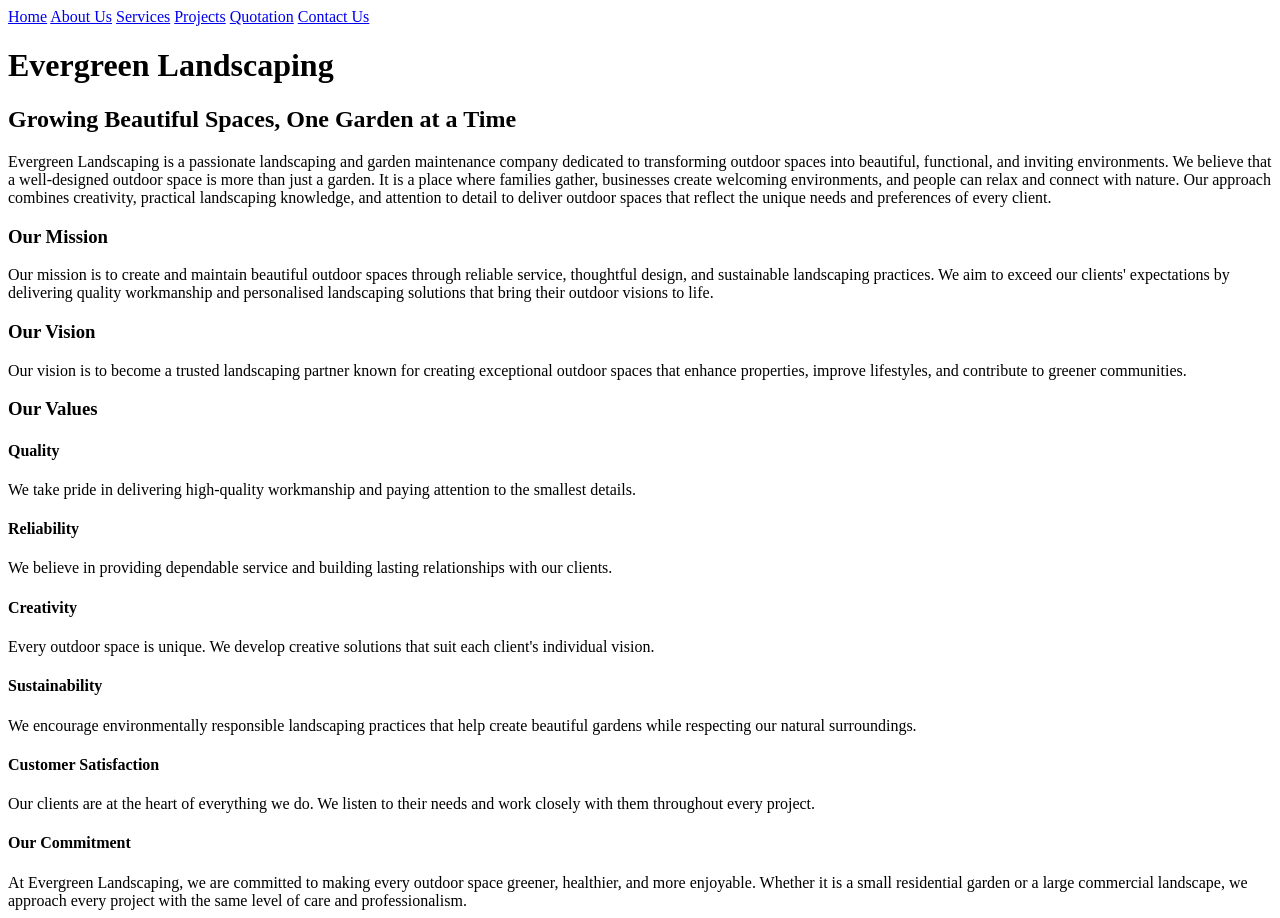
==== about.html @ e1f3596a "Initial commit LU1 - LU3 code completed and uploaded" ====
<!DOCTYPE html>
<html lang="en">

<head>
    <meta charset="UTF-8">
    <meta name="viewport" content="width=device-width, initial-scale=1.0">
    <title>About Us</title>
</head>

<body>
    <nav>
        <a href="index.html">Home</a>
        <a href="about.html">About Us</a>
        <a href="services.html">Services</a>
        <a href="projects.html">Projects</a>
        <a href="quote.html">Quotation</a>
        <a href="contact.html">Contact Us</a>
   </nav>
    <h1> Evergreen Landscaping</h1>
    <h2>Growing Beautiful Spaces, One Garden at a Time</h2>
    <p>Evergreen Landscaping is a passionate landscaping and garden maintenance company dedicated
        to transforming outdoor spaces into beautiful, functional, and inviting environments.
        We believe that a well-designed outdoor space is more than just a garden. It is a place
        where families gather, businesses create welcoming environments, and people can relax and
        connect with nature. Our approach combines creativity, practical landscaping knowledge,
        and attention to detail to deliver outdoor spaces that reflect the unique needs and preferences of every client.
    </p>
    <h3>Our Mission</h3>
    <p>Our mission is to create and maintain beautiful outdoor spaces through reliable service,
        thoughtful design, and sustainable landscaping practices. We aim to exceed our clients'
        expectations by delivering quality workmanship and personalised landscaping
        solutions that bring their outdoor visions to life.</p>
    <h3>Our Vision</h3>
    Our vision is to become a trusted landscaping partner known for creating exceptional outdoor
    spaces that enhance properties, improve lifestyles, and contribute to greener communities.
    <h3>Our Values</h3>
    <h4>Quality</h4>
    We take pride in delivering high-quality workmanship and paying attention to the smallest details.
    <h4>Reliability</h4>
    We believe in providing dependable service and building lasting relationships with our clients.
    <h4>Creativity</h4>
    Every outdoor space is unique. We develop creative solutions that suit each client's individual vision.
    <h4>Sustainability</h4>
    We encourage environmentally responsible landscaping practices that help create beautiful gardens while
    respecting our natural surroundings.
    <h4>Customer Satisfaction</h4>
    Our clients are at the heart of everything we do. We listen to their needs and work closely with
    them throughout every project.
    <h4>Our Commitment</h4>
    At Evergreen Landscaping, we are committed to making every outdoor space greener, healthier, and more
    enjoyable. Whether it is a small residential garden or a large commercial landscape, we approach
    every project with the same level of care and professionalism.


</body>

</html>
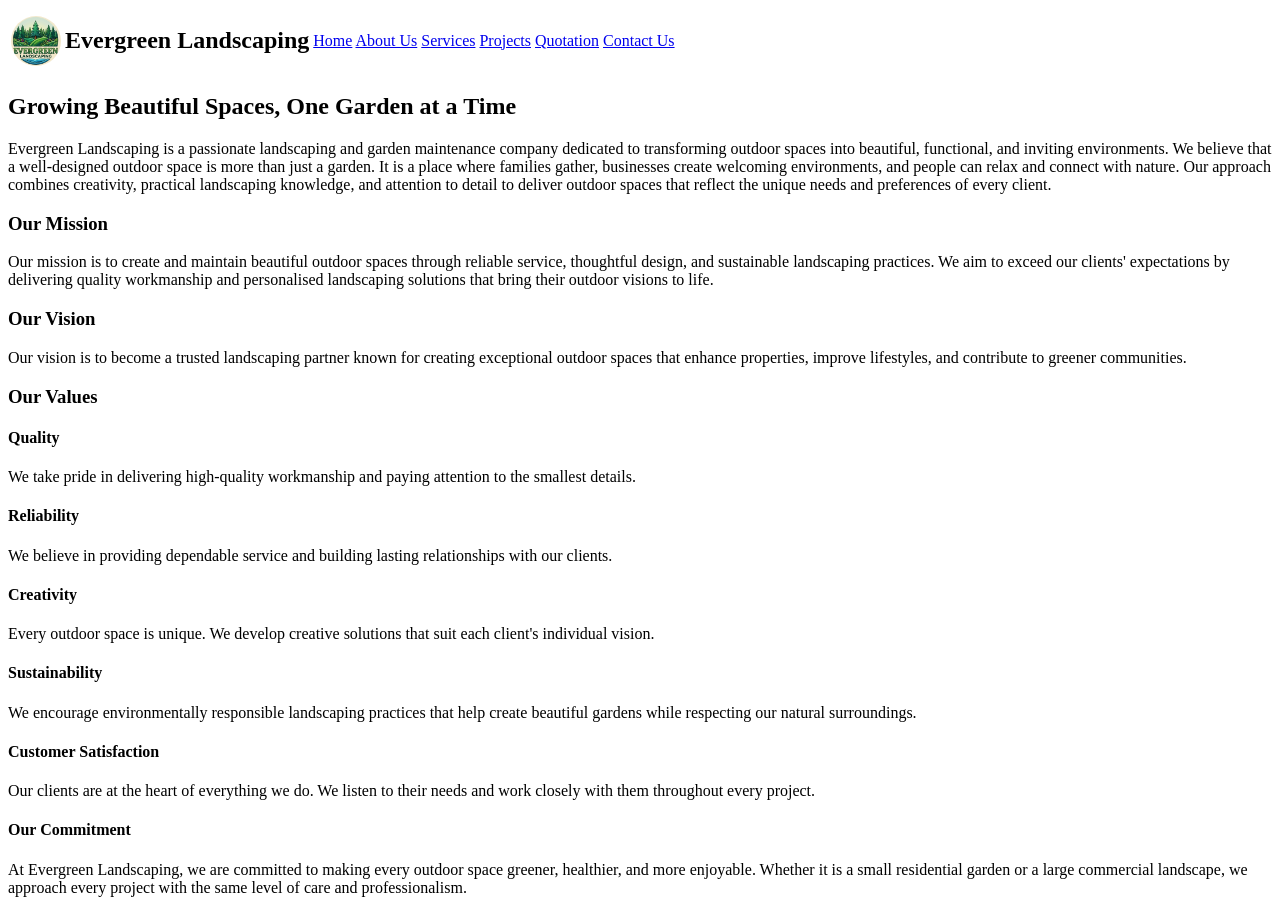
==== commit f64ed536: "style updated navigation changed on all pages style added to some components footer added to all pag" ====
--- a/about.html
+++ b/about.html
@@ -6,17 +6,33 @@
     <meta name="viewport" content="width=device-width, initial-scale=1.0">
     <title>About Us</title>
 </head>
-
+<header>
+    <div id="navigation">
+        <table>
+            <tr>
+                <td>
+                    <img src="_images/logo.png" style="vertical-align: middle;
+                 width: 50px; height: 50px; border-radius: 50%;">
+                </td>
+                <td>
+                    <h1 style="font-size: x-large;">Evergreen Landscaping</h1>
+                </td>
+                <td>
+                    <nav style="font-size: medium;">
+                        <a href="index.html">Home</a>
+                        <a href="about.html">About Us</a>
+                        <a href="services.html">Services</a>
+                        <a href="projects.html">Projects</a>
+                        <a href="quote.html">Quotation</a>
+                        <a href="contact.html">Contact Us</a>
+                    </nav>
+                </td>
+            </tr>
+        </table>
+    </div>
+</header>
 <body>
-    <nav>
-        <a href="index.html">Home</a>
-        <a href="about.html">About Us</a>
-        <a href="services.html">Services</a>
-        <a href="projects.html">Projects</a>
-        <a href="quote.html">Quotation</a>
-        <a href="contact.html">Contact Us</a>
-   </nav>
-    <h1> Evergreen Landscaping</h1>
+   
     <h2>Growing Beautiful Spaces, One Garden at a Time</h2>
     <p>Evergreen Landscaping is a passionate landscaping and garden maintenance company dedicated
         to transforming outdoor spaces into beautiful, functional, and inviting environments.
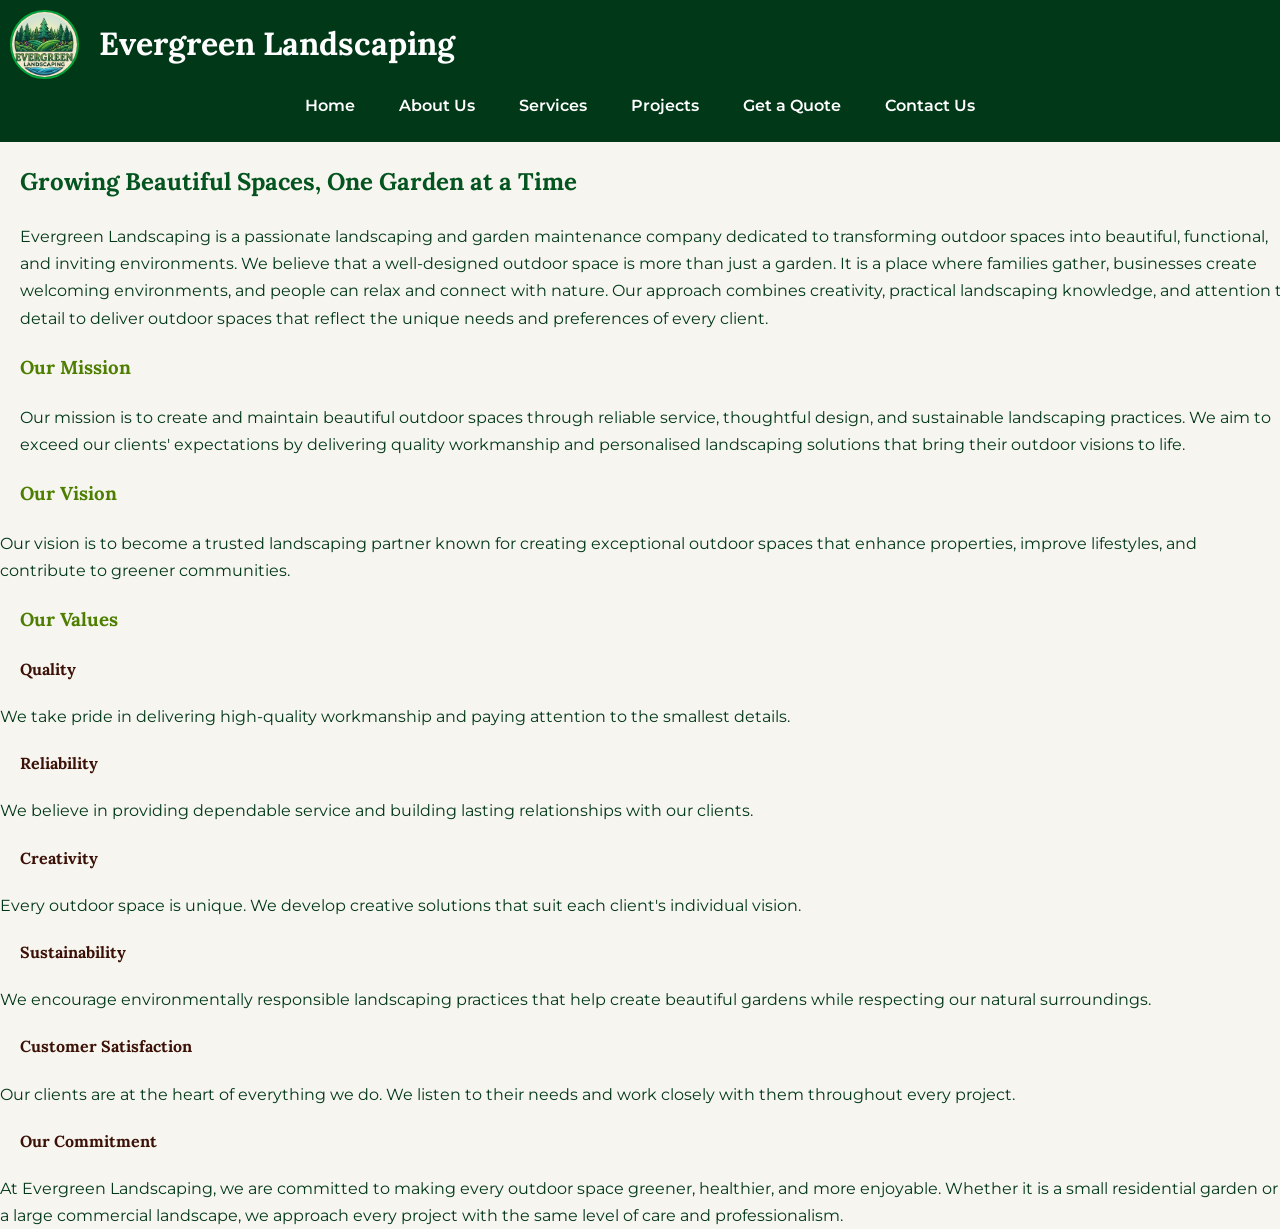
==== commit 6de8e6c0: "Add CSS styles and update HTML structure for improved layout and navigation" ====
--- a/about.html
+++ b/about.html
@@ -5,31 +5,23 @@
     <meta charset="UTF-8">
     <meta name="viewport" content="width=device-width, initial-scale=1.0">
     <title>About Us</title>
+    <link rel="stylesheet" href="css_assets/styles.css">
+
 </head>
 <header>
-    <div id="navigation">
-        <table>
-            <tr>
-                <td>
-                    <img src="_images/logo.png" style="vertical-align: middle;
-                 width: 50px; height: 50px; border-radius: 50%;">
-                </td>
-                <td>
-                    <h1 style="font-size: x-large;">Evergreen Landscaping</h1>
-                </td>
-                <td>
-                    <nav style="font-size: medium;">
-                        <a href="index.html">Home</a>
-                        <a href="about.html">About Us</a>
-                        <a href="services.html">Services</a>
-                        <a href="projects.html">Projects</a>
-                        <a href="quote.html">Quotation</a>
-                        <a href="contact.html">Contact Us</a>
-                    </nav>
-                </td>
-            </tr>
-        </table>
+    <div class="brand">
+        <img src="_images/logo.png" alt="Evergreen Landscaping Logo">
+        <h1>Evergreen Landscaping</h1>
     </div>
+
+    <nav>
+        <a href="index.html">Home</a>
+        <a href="about.html">About Us</a>
+        <a href="services.html">Services</a>
+        <a href="projects.html">Projects</a>
+        <a href="quote.html">Get a Quote</a>
+        <a href="contact.html">Contact Us</a>
+    </nav>
 </header>
 <body>
    
--- a/css_assets/styles.css
+++ b/css_assets/styles.css
@@ -0,0 +1,103 @@
+@import url('https://fonts.googleapis.com/css2?family=Lora:wght@400;500;600;700&family=Montserrat:wght@400;500;600;700&display=swap');
+
+/*Color Palette*/
+:root {
+    --dark-green: #003818;
+    --forest-green: #03541F;
+    --olive-green: #2B4201;
+    --medium-green: #4D7E00;
+    --bright-green: #00A439;
+
+    --dark-brown: #3B1107;
+    --brown: #531B11;
+    --burnt-orange: #912B02;
+    --terracotta: #9B2416;
+    --light-brown: #9B5221;
+
+    --cream: #F7F5EF;
+    --white: #FFFFFF;
+}
+
+body {
+    margin: 0;
+    font-family: "Montserrat", Arial, sans-serif;
+    background-color: var(--cream);
+    color: var(--dark-green);
+    line-height: 1.7;
+}
+
+h1 {
+    font-family: "Lora", Georgia, serif;
+    color: var(--dark-green);
+    margin: 20px;
+}
+
+h2 {
+    margin: 20px;
+    font-family: "Lora", Georgia, serif;
+    color: var(--forest-green);
+}
+
+h3 {
+    margin: 20px;
+    font-family: "Lora", Georgia, serif;
+    color: var(--medium-green);
+}
+
+h4 {
+    margin: 20px;
+    font-family: "Lora", Georgia, serif;
+    color: var(--dark-brown);
+}
+
+
+P {
+    margin: 20px;
+    width: 100%;
+    margin-bottom: 20px;
+}
+
+/*NAVIGATION CSS*/
+header {
+    background-color: var(--dark-green);
+    padding: 10px;
+    align-items: center;
+}
+
+.brand {
+    display: flex;
+    align-items: center;
+  
+}
+
+.brand h1 {
+    color: white;
+    padding-left: 20px;
+    margin: 0;
+}
+
+.brand img {
+    width: 65px;
+    height: 65px;
+    border-radius: 50%;
+    border: 2px solid var(--bright-green);
+}
+
+nav {
+    text-align: center;
+}
+
+nav a {
+    display: inline-block;
+    text-decoration: none;
+    color: var(--white);
+    font-weight: 600;
+    margin: 5px 8px;
+    padding: 8px 12px;
+    border-radius: 5px;
+}
+
+nav a:hover {
+    background-color: var(--bright-green);
+    color: var(--white);
+}
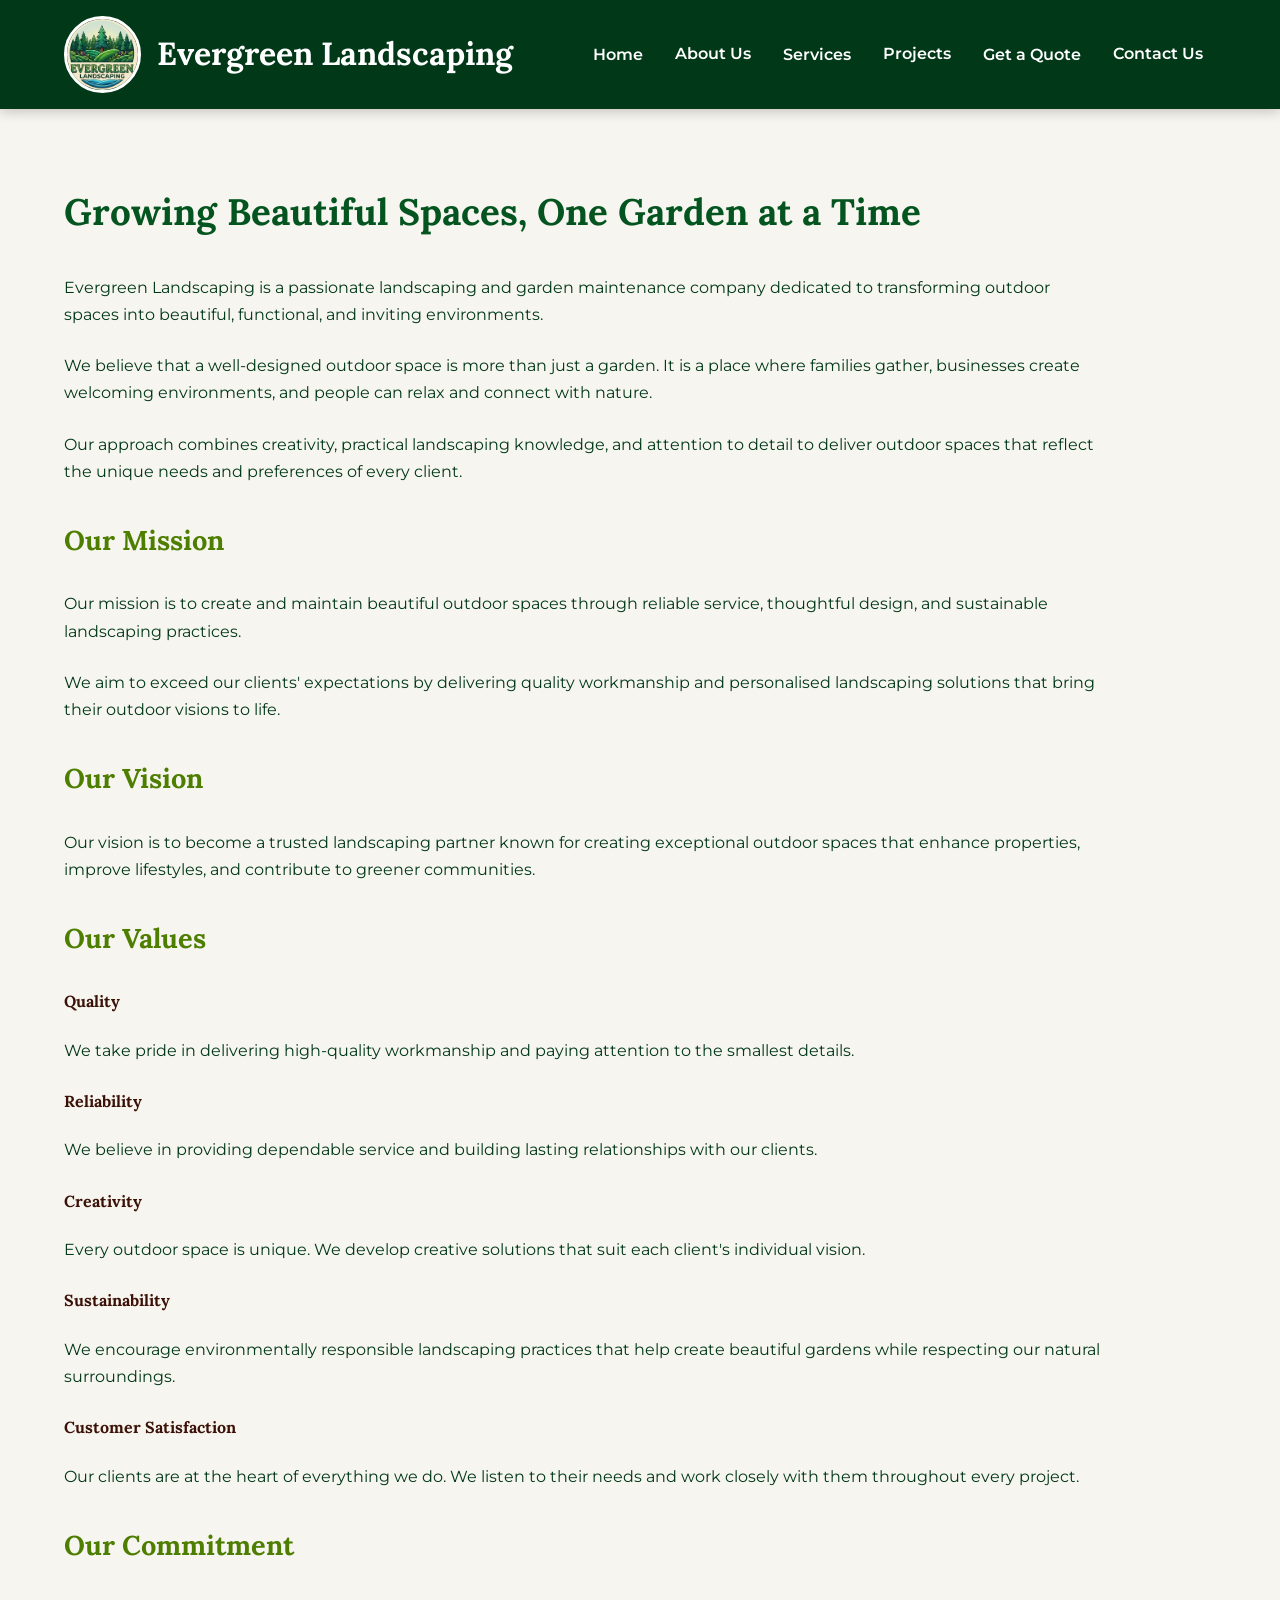
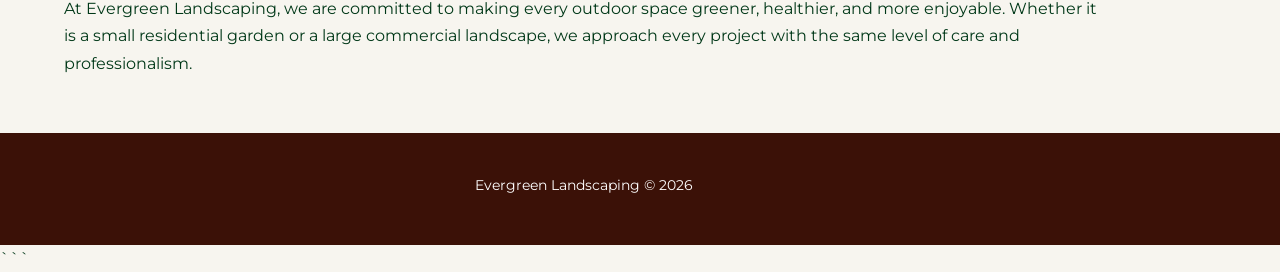
==== commit 81109722: "Refactor website structure and enhance content across multiple pages - Updated the About Us page wit" ====
--- a/about.html
+++ b/about.html
@@ -1,65 +1,186 @@
+
 <!DOCTYPE html>
 <html lang="en">
 
 <head>
     <meta charset="UTF-8">
     <meta name="viewport" content="width=device-width, initial-scale=1.0">
-    <title>About Us</title>
+
+    <title>About Us | Evergreen Landscaping</title>
+
     <link rel="stylesheet" href="css_assets/styles.css">
+</head>
 
-</head>
-<header>
-    <div class="brand">
-        <img src="_images/logo.png" alt="Evergreen Landscaping Logo">
-        <h1>Evergreen Landscaping</h1>
-    </div>
+<body>
 
-    <nav>
-        <a href="index.html">Home</a>
-        <a href="about.html">About Us</a>
-        <a href="services.html">Services</a>
-        <a href="projects.html">Projects</a>
-        <a href="quote.html">Get a Quote</a>
-        <a href="contact.html">Contact Us</a>
-    </nav>
-</header>
-<body>
-   
-    <h2>Growing Beautiful Spaces, One Garden at a Time</h2>
-    <p>Evergreen Landscaping is a passionate landscaping and garden maintenance company dedicated
-        to transforming outdoor spaces into beautiful, functional, and inviting environments.
-        We believe that a well-designed outdoor space is more than just a garden. It is a place
-        where families gather, businesses create welcoming environments, and people can relax and
-        connect with nature. Our approach combines creativity, practical landscaping knowledge,
-        and attention to detail to deliver outdoor spaces that reflect the unique needs and preferences of every client.
-    </p>
-    <h3>Our Mission</h3>
-    <p>Our mission is to create and maintain beautiful outdoor spaces through reliable service,
-        thoughtful design, and sustainable landscaping practices. We aim to exceed our clients'
-        expectations by delivering quality workmanship and personalised landscaping
-        solutions that bring their outdoor visions to life.</p>
-    <h3>Our Vision</h3>
-    Our vision is to become a trusted landscaping partner known for creating exceptional outdoor
-    spaces that enhance properties, improve lifestyles, and contribute to greener communities.
-    <h3>Our Values</h3>
-    <h4>Quality</h4>
-    We take pride in delivering high-quality workmanship and paying attention to the smallest details.
-    <h4>Reliability</h4>
-    We believe in providing dependable service and building lasting relationships with our clients.
-    <h4>Creativity</h4>
-    Every outdoor space is unique. We develop creative solutions that suit each client's individual vision.
-    <h4>Sustainability</h4>
-    We encourage environmentally responsible landscaping practices that help create beautiful gardens while
-    respecting our natural surroundings.
-    <h4>Customer Satisfaction</h4>
-    Our clients are at the heart of everything we do. We listen to their needs and work closely with
-    them throughout every project.
-    <h4>Our Commitment</h4>
-    At Evergreen Landscaping, we are committed to making every outdoor space greener, healthier, and more
-    enjoyable. Whether it is a small residential garden or a large commercial landscape, we approach
-    every project with the same level of care and professionalism.
+    <!-- ================= HEADER ================= -->
 
+    <header>
+        <div class="brand">
+            <img src="_images/logo.png" alt="Evergreen Landscaping Logo">
+            <h1>Evergreen Landscaping</h1>
+        </div>
+
+        <nav>
+            <a href="index.html">Home</a>
+            <a href="about.html">About Us</a>
+            <a href="services.html">Services</a>
+            <a href="projects.html">Projects</a>
+            <a href="quote.html">Get a Quote</a>
+            <a href="contact.html">Contact Us</a>
+        </nav>
+    </header>
+
+
+    <!-- ================= MAIN CONTENT ================= -->
+
+    <main class="page-container">
+
+        <section>
+            <h2>Growing Beautiful Spaces, One Garden at a Time</h2>
+
+            <p>
+                Evergreen Landscaping is a passionate landscaping and
+                garden maintenance company dedicated to transforming
+                outdoor spaces into beautiful, functional, and inviting
+                environments.
+            </p>
+
+            <p>
+                We believe that a well-designed outdoor space is more
+                than just a garden. It is a place where families gather,
+                businesses create welcoming environments, and people can
+                relax and connect with nature.
+            </p>
+
+            <p>
+                Our approach combines creativity, practical landscaping
+                knowledge, and attention to detail to deliver outdoor
+                spaces that reflect the unique needs and preferences of
+                every client.
+            </p>
+        </section>
+
+
+        <!-- ================= MISSION ================= -->
+
+        <section class="about-card">
+
+            <h3>Our Mission</h3>
+
+            <p>
+                Our mission is to create and maintain beautiful outdoor
+                spaces through reliable service, thoughtful design, and
+                sustainable landscaping practices.
+            </p>
+
+            <p>
+                We aim to exceed our clients' expectations by delivering
+                quality workmanship and personalised landscaping solutions
+                that bring their outdoor visions to life.
+            </p>
+
+        </section>
+
+
+        <!-- ================= VISION ================= -->
+
+        <section class="about-card">
+
+            <h3>Our Vision</h3>
+
+            <p>
+                Our vision is to become a trusted landscaping partner
+                known for creating exceptional outdoor spaces that enhance
+                properties, improve lifestyles, and contribute to greener
+                communities.
+            </p>
+
+        </section>
+
+
+        <!-- ================= VALUES ================= -->
+
+        <section>
+
+            <h3>Our Values</h3>
+
+            <div class="values-grid">
+
+                <article>
+                    <h4>Quality</h4>
+                    <p>
+                        We take pride in delivering high-quality
+                        workmanship and paying attention to the smallest
+                        details.
+                    </p>
+                </article>
+
+                <article>
+                    <h4>Reliability</h4>
+                    <p>
+                        We believe in providing dependable service and
+                        building lasting relationships with our clients.
+                    </p>
+                </article>
+
+                <article>
+                    <h4>Creativity</h4>
+                    <p>
+                        Every outdoor space is unique. We develop creative
+                        solutions that suit each client's individual vision.
+                    </p>
+                </article>
+
+                <article>
+                    <h4>Sustainability</h4>
+                    <p>
+                        We encourage environmentally responsible
+                        landscaping practices that help create beautiful
+                        gardens while respecting our natural surroundings.
+                    </p>
+                </article>
+
+                <article>
+                    <h4>Customer Satisfaction</h4>
+                    <p>
+                        Our clients are at the heart of everything we do.
+                        We listen to their needs and work closely with them
+                        throughout every project.
+                    </p>
+                </article>
+
+            </div>
+
+        </section>
+
+
+        <!-- ================= COMMITMENT ================= -->
+
+        <section class="commitment-section">
+
+            <h3>Our Commitment</h3>
+
+            <p>
+                At Evergreen Landscaping, we are committed to making every
+                outdoor space greener, healthier, and more enjoyable.
+                Whether it is a small residential garden or a large
+                commercial landscape, we approach every project with the
+                same level of care and professionalism.
+            </p>
+
+        </section>
+
+    </main>
+
+
+    <!-- ================= FOOTER ================= -->
+
+    <footer>
+        <p>Evergreen Landscaping &copy; 2026</p>
+    </footer>
 
 </body>
 
-</html>+</html>
+```
--- a/css_assets/styles.css
+++ b/css_assets/styles.css
@@ -15,89 +15,465 @@
     --light-brown: #9B5221;
 
     --cream: #F7F5EF;
+    
     --white: #FFFFFF;
-}
-
-body {
+
+    --shadow: 0 0.4rem 1rem rgba(0, 56, 24, 0.15);
+}
+
+/*GENERAL RESET*/
+* { box-sizing: border-box; } 
+html { scroll-behavior: smooth; } 
+body { 
+    margin: 0; 
+    background-color:var(--cream); 
+    color: var(--dark-green); 
+    font-family: "Montserrat", Arial, sans-serif; 
+     font-size: 1rem; 
+     line-height: 1.7; 
+     min-height: 100vh; 
+     display: flex; 
+     flex-direction: column; 
+    }
+
+/*RESPONSIVE IMAGES*/
+img { 
+    max-width: 100%; 
+    height: auto; 
+    display: block; 
+}
+
+
+/*HEADER*/
+header { 
+    background-color: var(--dark-green); 
+    color: var(--white); 
+    padding: 1rem 5%; 
+    display: flex; 
+    flex-direction: row; 
+    justify-content: space-between; 
+    align-items: center; gap: 1.5rem; 
+    box-shadow: 0 0.2rem 0.7rem rgba(0, 0, 0, 0.2); 
+}
+
+
+/*NAVIGATION CSS*/
+#navigation { width: 100%; } 
+.brand { 
+    display: flex; 
+    flex-direction: row; 
+    align-items: center; 
+    gap: 1rem; 
+} 
+/* Circular logo */ 
+.brand img, #navigation img { 
+    width: clamp(4rem, 6vw, 5rem); 
+    height: clamp(4rem, 6vw, 5rem); 
+    object-fit: cover;
+    border-radius: 50%; 
+    border: 0.2rem solid var(--white); 
+    flex-shrink: 0; 
+}
+.brand h1, #navigation h1 { 
+    color: var(--white); 
+    font-family: "Lora", Georgia, serif; 
+    font-size: clamp(1.4rem, 2.5vw, 2.2rem); 
+    margin: 0; 
+    white-space: nowrap; 
+}
+nav { 
+    display: flex; 
+    flex-direction: row; 
+    justify-content: flex-end; 
+    align-items: center; 
+    flex-wrap: wrap; 
+    gap: 0.4rem; 
+} 
+nav a { 
+    color: var(--white); 
+    text-decoration: none; 
+    font-weight: 600; 
+    padding: 0.6rem 0.8rem; 
+    border-radius: 0.4rem; 
+    transition: background-color 0.3s ease, color 0.3s ease, transform 0.3s ease; 
+}
+
+
+/*PSEUDO CLASSES*/
+nav a:hover { 
+    background-color: var(--bright-green); 
+    color: var(--white); 
+    transform: translateY(-0.1rem); 
+} 
+/* Keyboard accessibility */ 
+nav a:focus { 
+    outline: 0.15rem solid var(--bright-green); 
+    outline-offset: 0.2rem; 
+} 
+/* When link is clicked */ 
+nav a:active { 
+    background-color: var(--medium-green); 
+} 
+/* Highlight every second navigation link */
+ nav a:nth-child(even) { 
+    border-bottom: 0.1rem solid transparent; 
+}
+
+/*MAIN CONTENT*/
+main { 
+    width: 90%; 
+    max-width: 75rem; 
+    margin: 0 auto; 
+    padding: 2rem 0; 
+}
+.page-container > section { 
+    width: 100%; 
+    margin-left: auto; 
+    margin-right: auto; 
+}
+body > h1, 
+body > h2, 
+body > h3, 
+body > h4, 
+body > p, 
+body > ul { 
+    width: 90%; 
+    max-width: 70rem;
+    margin-left: auto; 
+    margin-right: auto; 
+}
+/* Main heading */ 
+body > h1 { 
+    margin-top: 2.5rem; 
+} 
+/* Headings */ 
+h1, h2, h3, h4 { 
+    font-family: "Lora", Georgia, serif; 
+} 
+h1 { 
+     font-size: clamp(2rem, 4vw, 3rem); 
+} 
+h2 { 
+    font-size: clamp(1.6rem, 3vw, 2.3rem); 
+    color: var(--forest-green); 
+    margin-top: 2.5rem; 
+} 
+h3 { 
+    font-size: clamp(1.3rem, 2.5vw, 1.7rem); 
+    color: var(--medium-green); 
+    margin-top: 2rem; 
+} 
+h4 { 
+    color: var(--dark-brown); 
+    margin-top: 1.5rem; 
+} 
+/* Paragraphs */ 
+p { 
+    max-width: 65rem; 
+    margin-top: 1rem; 
+    margin-bottom: 1.5rem; 
+}
+
+/*LISTS STYLING*/
+ul { 
+    background-color: var(--white); 
+    padding: 1.5rem 2.5rem; 
+    border-left: 0.35rem solid var(--bright-green); 
+    border-radius: 0.6rem; 
+    box-shadow: var(--shadow); 
+} 
+li { 
+    margin-bottom: 0.6rem; 
+} 
+
+/* Pseudo-class for list items */ 
+li:nth-child(even) { 
+    color: var(--forest-green); 
+}
+
+/*GALLERY -CSS GRID*/
+.gallery-grid,
+#gallery {
+    width: 90%; 
+    max-width: 75rem; 
+    margin: 2rem auto; 
+    display: grid; 
+    grid-template-columns: repeat(3, 1fr); gap: 1.5rem; 
+    padding: 1rem; 
+} 
+.gallery-item {
     margin: 0;
-    font-family: "Montserrat", Arial, sans-serif;
-    background-color: var(--cream);
-    color: var(--dark-green);
-    line-height: 1.7;
-}
-
-h1 {
-    font-family: "Lora", Georgia, serif;
-    color: var(--dark-green);
-    margin: 20px;
-}
-
-h2 {
-    margin: 20px;
-    font-family: "Lora", Georgia, serif;
-    color: var(--forest-green);
-}
-
-h3 {
-    margin: 20px;
-    font-family: "Lora", Georgia, serif;
-    color: var(--medium-green);
-}
-
-h4 {
-    margin: 20px;
-    font-family: "Lora", Georgia, serif;
-    color: var(--dark-brown);
-}
-
-
-P {
-    margin: 20px;
-    width: 100%;
-    margin-bottom: 20px;
-}
-
-/*NAVIGATION CSS*/
-header {
-    background-color: var(--dark-green);
-    padding: 10px;
-    align-items: center;
-}
-
-.brand {
-    display: flex;
-    align-items: center;
-  
-}
-
-.brand h1 {
-    color: white;
-    padding-left: 20px;
-    margin: 0;
-}
-
-.brand img {
-    width: 65px;
-    height: 65px;
-    border-radius: 50%;
-    border: 2px solid var(--bright-green);
-}
-
-nav {
     text-align: center;
 }
-
-nav a {
-    display: inline-block;
-    text-decoration: none;
-    color: var(--white);
-    font-weight: 600;
-    margin: 5px 8px;
-    padding: 8px 12px;
-    border-radius: 5px;
-}
-
-nav a:hover {
-    background-color: var(--bright-green);
-    color: var(--white);
-}
+/* Gallery images */ 
+.gallery-grid img,
+#gallery img { 
+    width: 100%; 
+    aspect-ratio: 1 / 1; 
+    object-fit: cover;
+    border-radius: 0.8rem; 
+    box-shadow: var(--shadow); 
+    transition: transform 0.3s ease, box-shadow 0.3s ease; 
+} 
+
+/* Gallery hover pseudo-class */ 
+#gallery img:hover { 
+    transform: scale(1.03); 
+    box-shadow: 0 0.7rem 1.5rem rgba(0, 56, 24, 0.25); 
+}
+
+/*FORM STYLING*/
+form { 
+    background-color: var(--white); 
+    padding: clamp(1.2rem, 3vw, 2rem); 
+    border-radius: 0.8rem; 
+    box-shadow: var(--shadow); 
+    width: 100%; 
+    display: flex; 
+    flex-direction: column; 
+} 
+form h3 { 
+    margin-top: 0; 
+} 
+label { 
+    margin-top: 1rem;
+    margin-bottom: 0.3rem; 
+    font-weight: 600; 
+    color: var(--forest-green); 
+} 
+input, textarea { 
+    width: 100%; 
+    padding: 0.8rem; 
+    border: 0.1rem solid var(--medium-green); 
+    border-radius: 0.4rem; 
+    font-family: "Montserrat", Arial, sans-serif; 
+    font-size: 1rem; 
+} 
+textarea { 
+    min-height: 8rem; 
+    resize: vertical; 
+} 
+/* Form focus pseudo-class */ 
+input:focus, textarea:focus { 
+    outline: none; 
+    border-color: var(--bright-green); 
+    box-shadow: 0 0 0 0.15rem rgba(0, 164, 57, 0.2); 
+}
+
+/*CONTACT PAGE -GRIDE TEMPLATE AREA*/
+body > table { 
+    width: 90%; 
+    max-width: 75rem; 
+    margin: 2rem auto; 
+    border-collapse: collapse; 
+    display: grid; 
+    grid-template-columns: 1fr 1fr; 
+    gap: 2rem; 
+}
+
+/*BUTTON STYLING*/
+    input[type="submit"] { 
+        background-color: var(--forest-green); 
+        color: var(--white); 
+        border: none; 
+        cursor: pointer; 
+        font-weight: 700; 
+        margin-top: 1.2rem; 
+        padding: 0.8rem 1.5rem; 
+        border-radius: 0.4rem; 
+        transition: background-color 0.3s ease, transform 0.3s ease; 
+    } 
+/* Button hover */ 
+input[type="submit"]:hover { 
+    background-color: var(--bright-green); 
+    transform: translateY(-0.1rem); 
+} 
+/* Button active */ 
+input[type="submit"]:active { 
+    background-color: var(--medium-green); 
+    transform: translateY(0); 
+}
+
+/*GOOGLE MAPS*/
+iframe { 
+    width: 100%; 
+    max-width: 100%; 
+    min-height: 25rem; 
+    border: none; 
+    border-radius: 0.8rem; 
+    box-shadow: var(--shadow); 
+}
+
+/*QUOTATION FORM*/
+body > iframe { 
+    display: block; 
+    width: 90%; 
+    max-width: 40rem; 
+    margin: 2rem auto; 
+    border: none; 
+    border-radius: 0.8rem; 
+}
+
+/*FOOTER*/
+footer { 
+    margin-top: auto; 
+    background-color: var(--dark-brown); 
+    color: var(--white); 
+    text-align: center; 
+    padding: 1.5rem 5%; 
+    font-size: 0.9rem; 
+}
+
+/*MEDIA QEURY*/
+@media screen and (min-width: 64.0625rem) { 
+    header { 
+        padding-left: 5%; 
+        padding-right: 5%; 
+    } 
+    #navigation { 
+        display: flex; 
+        flex-direction: row; 
+        justify-content: space-between; 
+        align-items: center; 
+        gap: 2rem; 
+    } 
+    #navigation > table { 
+        display: contents; 
+    } 
+    nav { 
+        margin-left: auto; 
+    } 
+    .gallery-grid,
+    #gallery { 
+        grid-template-columns: repeat(3, 1fr); 
+        max-width: 75rem; 
+    } 
+    
+}
+
+@media screen and (min-width: 37.5625rem) and (max-width: 64rem) { 
+    header { 
+        padding: 1rem 4%; 
+    } 
+    #navigation > table { 
+        width: 100%; 
+    } 
+    #navigation { 
+        display: flex; 
+        flex-direction: column; 
+        align-items: center; 
+        gap: 1rem; 
+    } 
+    .brand { 
+        justify-content: center; 
+    } 
+    nav { 
+        justify-content: center; 
+    } 
+    nav a { 
+        font-size: 0.9rem; 
+    } 
+    /* Two gallery columns on tablet */ 
+    .gallery-grid,
+    #gallery { 
+        grid-template-columns: repeat(2, 1fr); 
+        gap: 1.2rem; 
+    } 
+    /* Contact layout becomes one column */ 
+    body > table { 
+        grid-template-columns: 1fr; 
+    } 
+    body > table td { 
+        width: 100%; 
+    } 
+    form { 
+        max-width: 100%; 
+    } 
+}
+
+@media screen and (max-width: 37.5rem) { 
+    header { 
+        padding: 1rem 5%; 
+        display: flex; 
+        flex-direction: column; 
+        justify-content: center; 
+        align-items: center; 
+        text-align: center; 
+    } 
+    #navigation { 
+        display: flex; 
+        flex-direction: column; 
+        align-items: center; 
+        gap: 1rem; 
+    } 
+    #navigation > table { 
+        display: flex; 
+        flex-direction: column; 
+        align-items: center; 
+        width: 100%; 
+    } 
+    #navigation tr { 
+        display: flex; 
+        flex-direction: column; 
+        align-items: center; 
+        gap: 0.8rem; 
+    } 
+    #navigation td { 
+        display: block; 
+        text-align: center; 
+    } 
+    #navigation img { 
+        width: 4.5rem; 
+        height: 4.5rem; 
+    } 
+    #navigation h1 { 
+        font-size: 1.5rem; 
+        white-space: normal; 
+    } 
+    nav { 
+        display: flex; 
+        flex-direction: column; 
+        justify-content: center; 
+        align-items: stretch; 
+        width: 100%; 
+        gap: 0.3rem; 
+    } 
+    nav a { 
+        text-align: center; 
+        width: 100%; 
+        padding: 0.6rem; 
+    } 
+    /* Gallery becomes one column */ 
+    .gallery-grid,
+    #gallery { 
+        grid-template-columns: 1fr; 
+        width: 90%; 
+        gap: 1rem; 
+    } 
+    #gallery img { 
+        aspect-ratio: 4 / 3; 
+    } 
+    /* Contact becomes one column */ 
+    body > table { 
+        width: 90%; 
+        display: flex; 
+        flex-direction: column; 
+        gap: 1.5rem; 
+    } 
+    body > table td { 
+        display: block; 
+        padding: 0; 
+    } 
+    form { 
+        width: 100%; 
+    } 
+    iframe { 
+        min-height: 20rem; 
+    } 
+    body > iframe { 
+        width: 95%; 
+    } 
+    ul { 
+        padding: 1.2rem 1.8rem; 
+    } 
+}
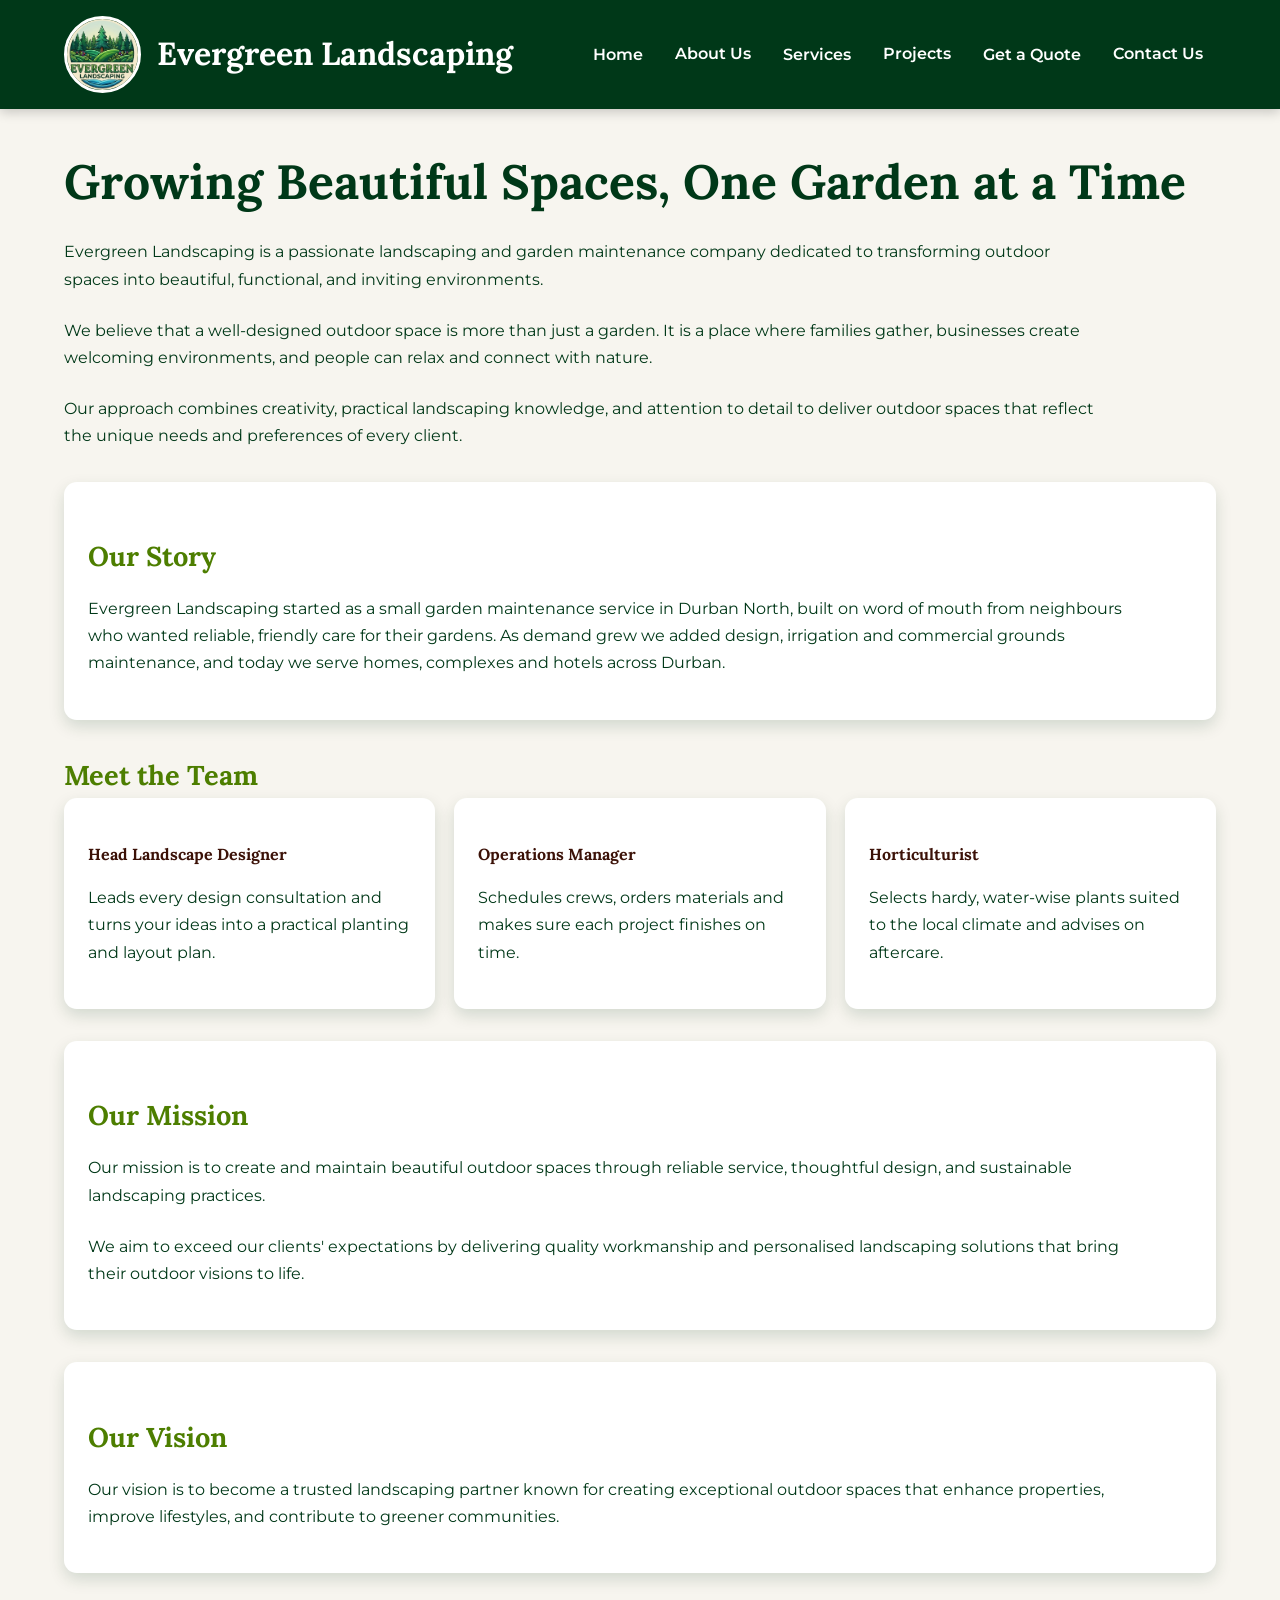
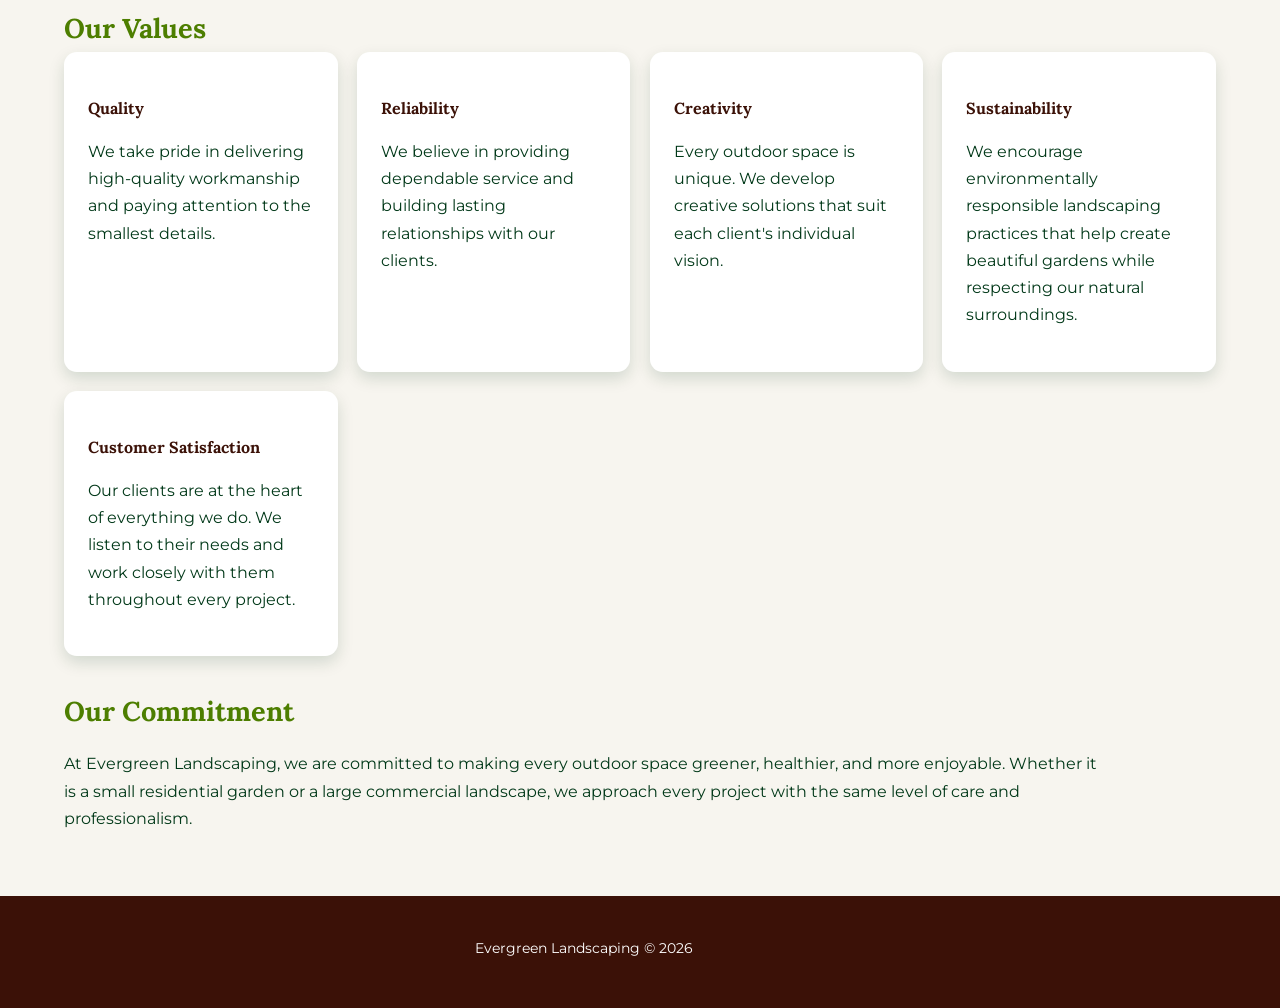
==== commit c9abca5b: "Enhance HTML structure and metadata across multiple pages for improved SEO and user experience" ====
--- a/about.html
+++ b/about.html
@@ -6,9 +6,15 @@
     <meta charset="UTF-8">
     <meta name="viewport" content="width=device-width, initial-scale=1.0">
 
-    <title>About Us | Evergreen Landscaping</title>
+    <title>About Us | Evergreen Landscaping Durban</title>
 
     <link rel="stylesheet" href="css_assets/styles.css">
+    <meta name="description" content="Learn about Evergreen Landscaping: our story, mission, vision, values and the Durban team behind every garden we create.">
+    <meta name="keywords" content="about Evergreen Landscaping, landscaping company Durban, landscaping team, mission and values">
+    <meta name="author" content="Evergreen Landscaping">
+    <link rel="icon" href="_images/logo.png">
+    <script src="js_assets/scripts.js" defer></script>
+
 </head>
 
 <body>
@@ -18,7 +24,7 @@
     <header>
         <div class="brand">
             <img src="_images/logo.png" alt="Evergreen Landscaping Logo">
-            <h1>Evergreen Landscaping</h1>
+            <p class="site-name">Evergreen Landscaping</p>
         </div>
 
         <nav>
@@ -37,7 +43,7 @@
     <main class="page-container">
 
         <section>
-            <h2>Growing Beautiful Spaces, One Garden at a Time</h2>
+            <h1>Growing Beautiful Spaces, One Garden at a Time</h1>
 
             <p>
                 Evergreen Landscaping is a passionate landscaping and
@@ -61,6 +67,20 @@
             </p>
         </section>
 
+
+        <section class="about-card">
+            <h3>Our Story</h3>
+            <p>Evergreen Landscaping started as a small garden maintenance service in Durban North, built on word of mouth from neighbours who wanted reliable, friendly care for their gardens. As demand grew we added design, irrigation and commercial grounds maintenance, and today we serve homes, complexes and hotels across Durban.</p>
+        </section>
+
+        <section>
+            <h3>Meet the Team</h3>
+            <div class="values-grid">
+                <article><h4>Head Landscape Designer</h4><p>Leads every design consultation and turns your ideas into a practical planting and layout plan.</p></article>
+                <article><h4>Operations Manager</h4><p>Schedules crews, orders materials and makes sure each project finishes on time.</p></article>
+                <article><h4>Horticulturist</h4><p>Selects hardy, water-wise plants suited to the local climate and advises on aftercare.</p></article>
+            </div>
+        </section>
 
         <!-- ================= MISSION ================= -->
 
@@ -177,10 +197,9 @@
     <!-- ================= FOOTER ================= -->
 
     <footer>
-        <p>Evergreen Landscaping &copy; 2026</p>
+        <p>Evergreen Landscaping &copy; <span id="year">2026</span></p>
     </footer>
 
 </body>
 
 </html>
-```
--- a/css_assets/styles.css
+++ b/css_assets/styles.css
@@ -22,11 +22,11 @@
 }
 
 /*GENERAL RESET*/
-* { box-sizing: border-box; } 
+* { box-sizing: border-box; margin: 0; padding: 0; } 
 html { scroll-behavior: smooth; } 
 body { 
     margin: 0; 
-    background-color:var(--cream); 
+    background-color: var(--cream);
     color: var(--dark-green); 
     font-family: "Montserrat", Arial, sans-serif; 
      font-size: 1rem; 
@@ -74,7 +74,7 @@
     border: 0.2rem solid var(--white); 
     flex-shrink: 0; 
 }
-.brand h1, #navigation h1 { 
+.brand h1, #navigation h1, .site-name { 
     color: var(--white); 
     font-family: "Lora", Georgia, serif; 
     font-size: clamp(1.4rem, 2.5vw, 2.2rem); 
@@ -476,4 +476,206 @@
     ul { 
         padding: 1.2rem 1.8rem; 
     } 
-}+}
+
+
+/*SITE NAME (replaces a second h1 so each page has one h1 for SEO)*/
+.site-name { 
+    color: var(--white); 
+    font-family: "Lora", Georgia, serif; 
+    font-size: clamp(1.4rem, 2.5vw, 2.2rem); 
+    font-weight: 700; 
+    margin: 0; 
+}
+
+main h1 { 
+    margin-bottom: 1rem; 
+}
+main section { 
+    margin-bottom: 2rem; }
+
+/*BUTTONS AND LINKS*/
+.button { 
+    display: inline-block; 
+    background: var(--forest-green); 
+    color: var(--white); 
+    padding: 0.8rem 1.5rem; 
+    border-radius: 0.4rem; 
+    text-decoration: none; 
+    font-weight: 700; 
+    transition: background-color 0.3s ease; 
+}
+.button:hover, .button:focus-visible { 
+    background: var(--bright-green); 
+}
+.button:active { 
+    background: var(--medium-green); 
+}
+a:focus-visible, button:focus-visible, img:focus-visible { 
+    outline: 0.2rem solid var(--bright-green); 
+    outline-offset: 0.2rem; 
+}
+
+/*GRIDS (about values, contact details, service cards)*/
+.values-grid, .contact-details-grid, .card-grid { 
+    display: grid; 
+    grid-template-columns: repeat(auto-fit, minmax(15rem, 1fr)); 
+    gap: 1.2rem; 
+}
+.values-grid article, .about-card, .card, .call-to-action { 
+    background: var(--white); 
+    padding: 1.2rem 1.5rem; 
+    border-radius: 0.8rem; 
+    box-shadow: var(--shadow); 
+}
+.card ul { 
+    box-shadow: none; 
+    padding: 0.5rem 0 0 1.5rem; 
+    border: none; 
+    background: none; 
+}
+.from-price { 
+    font-weight: 700; 
+    color: var(--burnt-orange); 
+}
+
+/*CONTACT LAYOUT using grid-template-areas*/
+.contact-grid { 
+    display: grid; 
+    gap: 2rem; 
+    grid-template-columns: 1fr 1fr; 
+    grid-template-areas: "form map"; 
+}
+.contact-form { 
+    grid-area: form; 
+} 
+.contact-map { 
+    grid-area: map; 
+}
+#map { 
+    width: 100%; 
+    height: 100%; 
+    min-height: 25rem; 
+    border-radius: 0.8rem; 
+    box-shadow: var(--shadow); 
+}
+
+/*SERVICES TOOLBAR (search, filter, sort)*/
+.toolbar { 
+    display: grid; 
+    grid-template-columns: repeat(auto-fit, minmax(12rem, 1fr)); 
+    gap: 0.5rem 1rem; 
+    align-items: end; 
+}
+select { 
+    width: 100%; 
+    padding: 0.8rem; 
+    border: 0.1rem solid var(--medium-green); 
+    border-radius: 0.4rem; 
+    font: inherit; 
+    background: var(--white); 
+}
+select:focus { 
+    outline: none; 
+    border-color: var(--bright-green); 
+    box-shadow: 0 0 0 0.15rem rgba(0, 164, 57, 0.2); 
+}
+.card:hover { 
+    transform: translateY(-0.2rem); 
+}
+.card { 
+    transition: transform 0.3s ease; 
+}
+
+/*FORM ERRORS AND RESULTS*/
+.error { 
+    color: var(--terracotta); 
+    font-size: 0.9rem; 
+    min-height: 1.2rem; 
+}
+input.invalid, select.invalid, textarea.invalid { 
+    border-color: var(--terracotta); 
+}
+.result { 
+    background: var(--white); 
+    border-left: 0.35rem solid var(--bright-green); 
+    padding: 1rem 1.5rem; 
+    margin-top: 1.5rem; 
+    border-radius: 0.6rem; 
+    box-shadow: var(--shadow); 
+}
+
+/*ACCORDION*/
+.accordion-btn { 
+    width: 100%; 
+    text-align: left; 
+    background: var(--forest-green); color: var(--white); 
+    border: none; 
+    padding: 1rem; 
+    margin-top: 0.5rem; 
+    font: 600 1rem "Montserrat", Arial, sans-serif; 
+    border-radius: 0.4rem; 
+    cursor: pointer; 
+}
+.accordion-btn:hover { 
+    background: var(--medium-green); 
+}
+.accordion-btn::after { 
+    content: "+"; 
+    float: right; 
+}
+.accordion-btn[aria-expanded="true"]::after { content: "\2212"; }
+.accordion-panel { 
+    background: var(--white); 
+    padding: 1rem; 
+    border-radius: 0 0 0.4rem 0.4rem; 
+}
+
+/*LIGHTBOX*/
+.gallery-grid img[tabindex], [data-lightbox] img { cursor: zoom-in; }
+.lightbox { 
+    position: fixed; 
+    inset: 0; 
+    background: rgba(0, 0, 0, 0.9); 
+    display: flex; 
+    align-items: center; 
+    justify-content: center; 
+    z-index: 100; 
+    animation: fade 0.3s ease; 
+}
+.lightbox[hidden] { display: none; }
+.lightbox figure { 
+    max-width: 90vw; 
+    text-align: center; 
+    color: var(--white); 
+}
+.lightbox figure img { 
+    max-height: 75vh; 
+    margin: 0 auto; 
+    border-radius: 0.5rem; 
+}
+.lightbox button { 
+    position: absolute; 
+    background: none; 
+    border: none; 
+    color: var(--white); 
+    font-size: 2.2rem; 
+    cursor: pointer; 
+    padding: 1rem; 
+}
+.lb-close { 
+    top: 0; 
+    right: 1rem; 
+} 
+.lb-prev { 
+    left: 0.5rem; 
+} 
+.lb-next { 
+    right: 0.5rem; 
+}
+.lightbox button:hover { 
+    color: var(--bright-green); 
+}
+@keyframes fade { 
+    from { opacity: 0; } to { opacity: 1; } 
+}
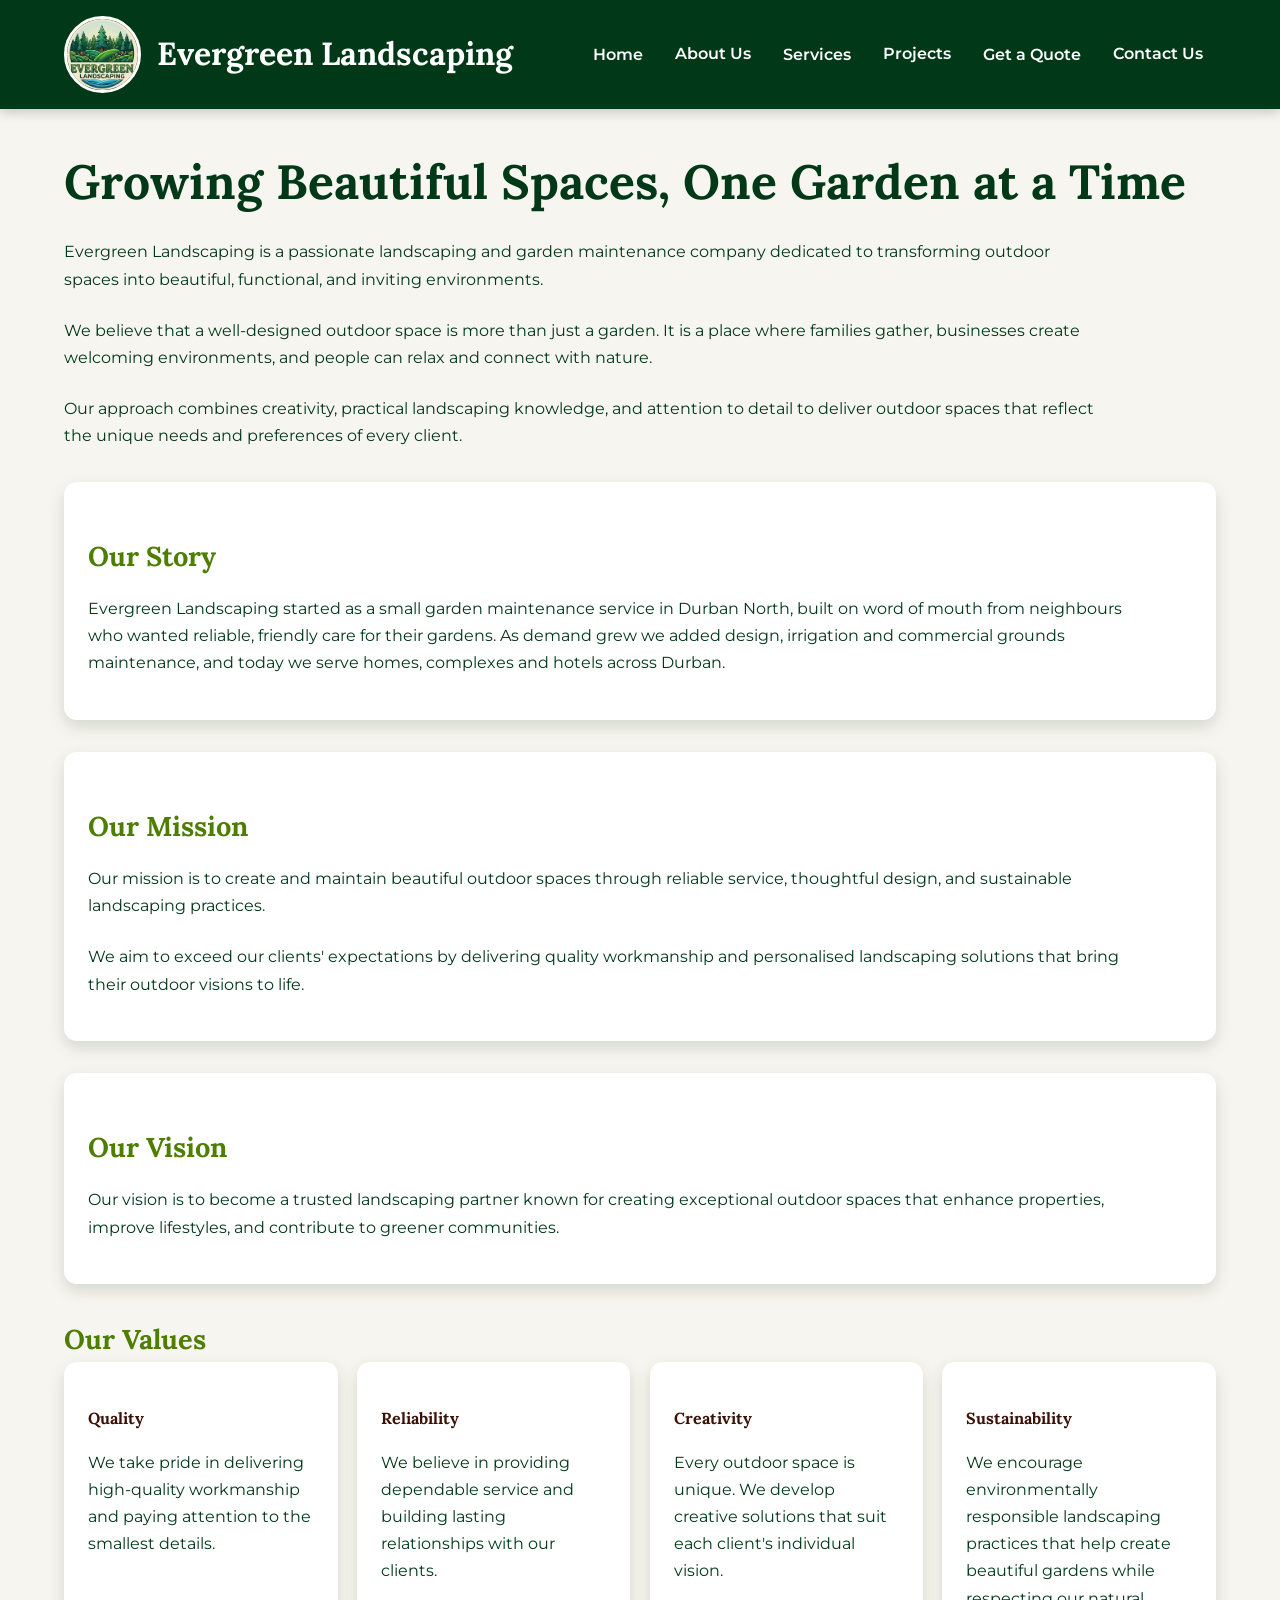
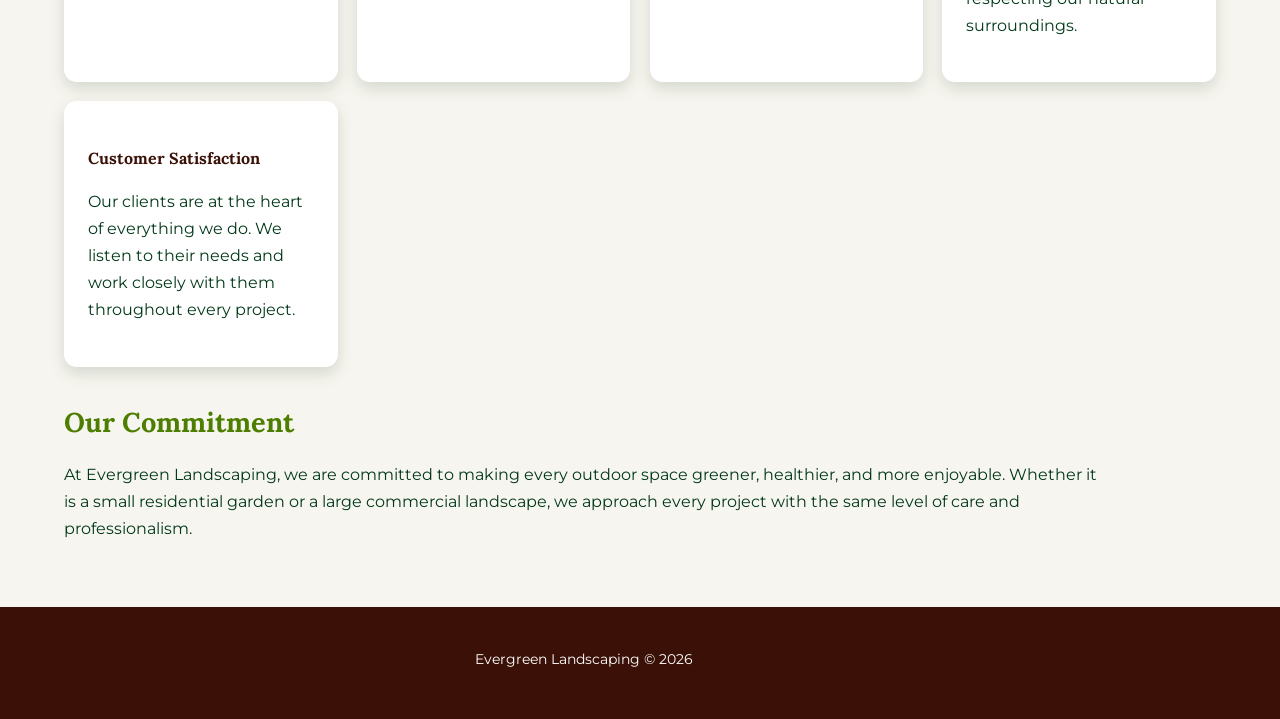
==== commit 1eabd42f: "Merge branch 'main' of https://github.com/rochelle13/EvergreenLandscaping" ====
--- a/about.html
+++ b/about.html
@@ -1,4 +1,3 @@
-
 <!DOCTYPE html>
 <html lang="en">
 
@@ -9,8 +8,10 @@
     <title>About Us | Evergreen Landscaping Durban</title>
 
     <link rel="stylesheet" href="css_assets/styles.css">
-    <meta name="description" content="Learn about Evergreen Landscaping: our story, mission, vision, values and the Durban team behind every garden we create.">
-    <meta name="keywords" content="about Evergreen Landscaping, landscaping company Durban, landscaping team, mission and values">
+    <meta name="description"
+        content="Learn about Evergreen Landscaping: our story, mission, vision, values and the Durban team behind every garden we create.">
+    <meta name="keywords"
+        content="about Evergreen Landscaping, landscaping company Durban, landscaping team, mission and values">
     <meta name="author" content="Evergreen Landscaping">
     <link rel="icon" href="_images/logo.png">
     <script src="js_assets/scripts.js" defer></script>
@@ -70,17 +71,12 @@
 
         <section class="about-card">
             <h3>Our Story</h3>
-            <p>Evergreen Landscaping started as a small garden maintenance service in Durban North, built on word of mouth from neighbours who wanted reliable, friendly care for their gardens. As demand grew we added design, irrigation and commercial grounds maintenance, and today we serve homes, complexes and hotels across Durban.</p>
-        </section>
-
-        <section>
-            <h3>Meet the Team</h3>
-            <div class="values-grid">
-                <article><h4>Head Landscape Designer</h4><p>Leads every design consultation and turns your ideas into a practical planting and layout plan.</p></article>
-                <article><h4>Operations Manager</h4><p>Schedules crews, orders materials and makes sure each project finishes on time.</p></article>
-                <article><h4>Horticulturist</h4><p>Selects hardy, water-wise plants suited to the local climate and advises on aftercare.</p></article>
-            </div>
-        </section>
+            <p>Evergreen Landscaping started as a small garden maintenance service in Durban North, built on word of
+                mouth from neighbours who wanted reliable, friendly care for their gardens. As demand grew we added
+                design, irrigation and commercial grounds maintenance, and today we serve homes, complexes and hotels
+                across Durban.</p>
+        </section>
+
 
         <!-- ================= MISSION ================= -->
 
@@ -202,4 +198,4 @@
 
 </body>
 
-</html>
+</html>
